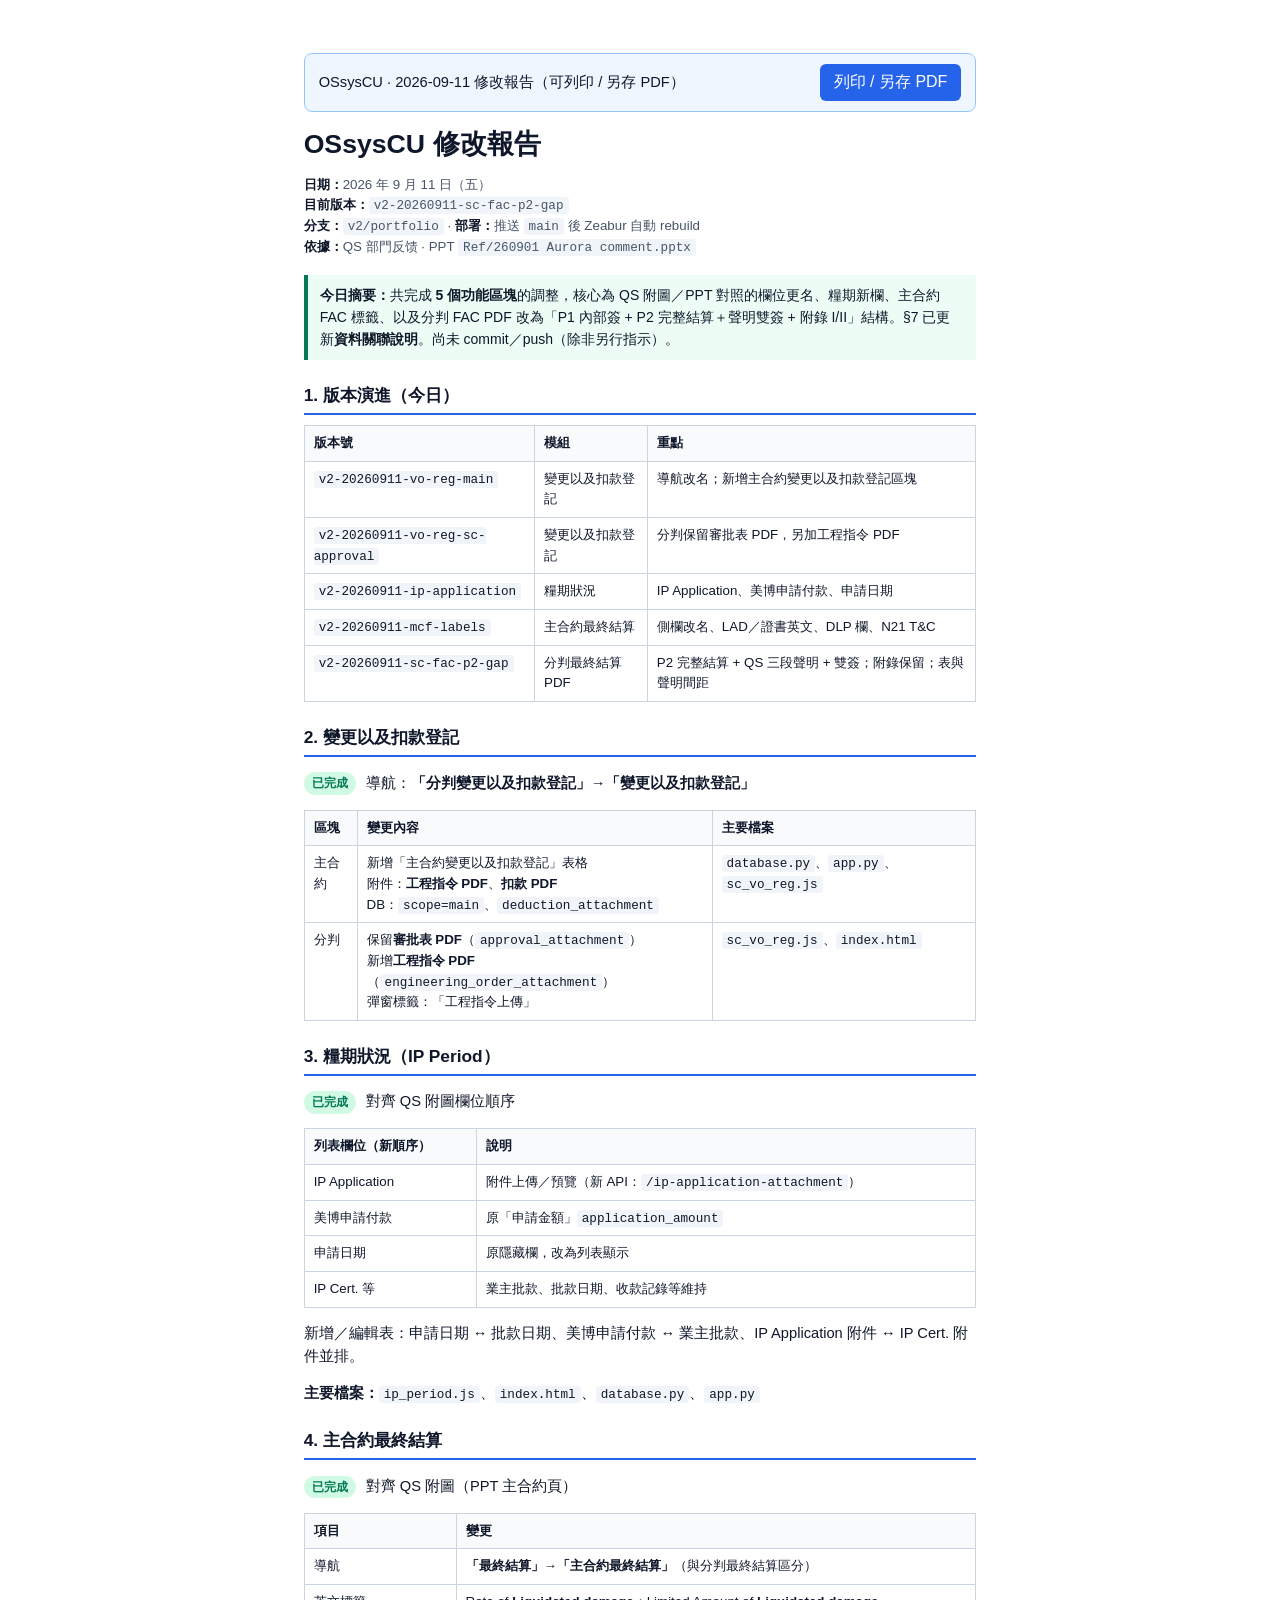
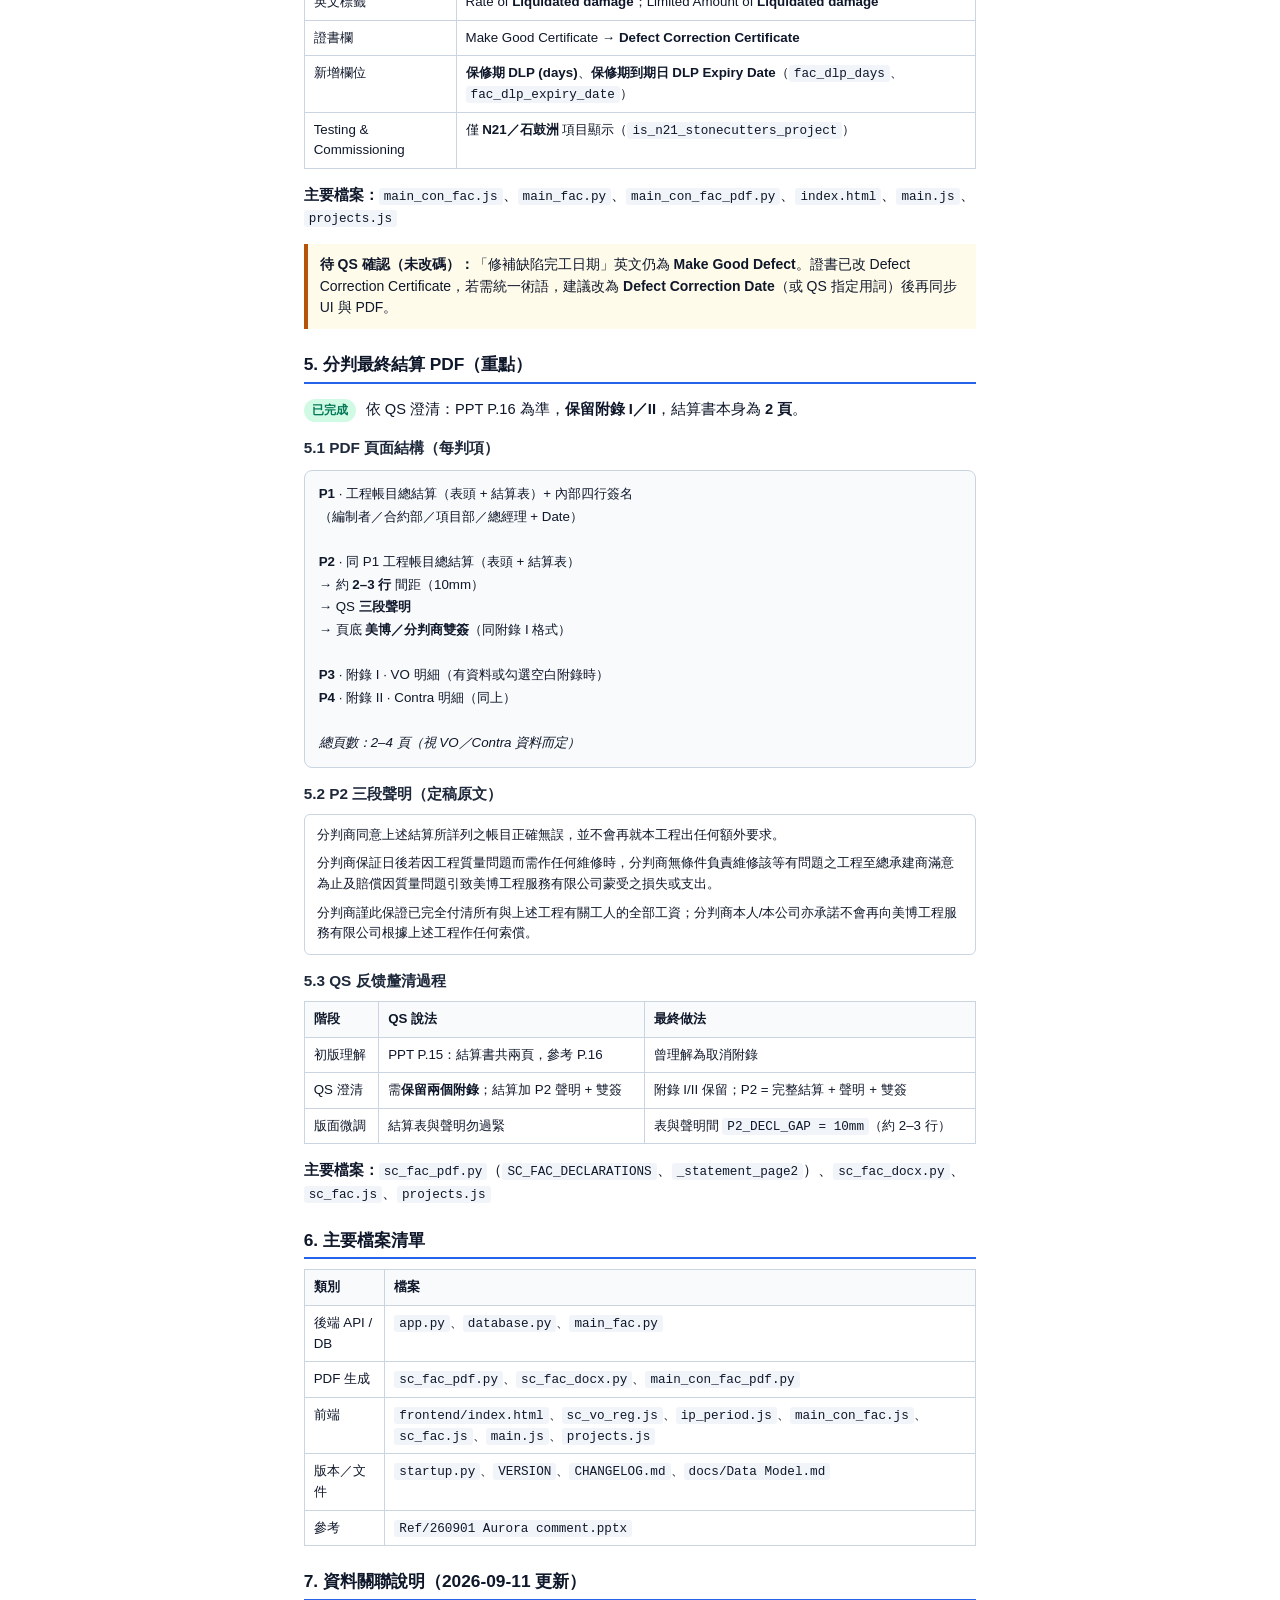
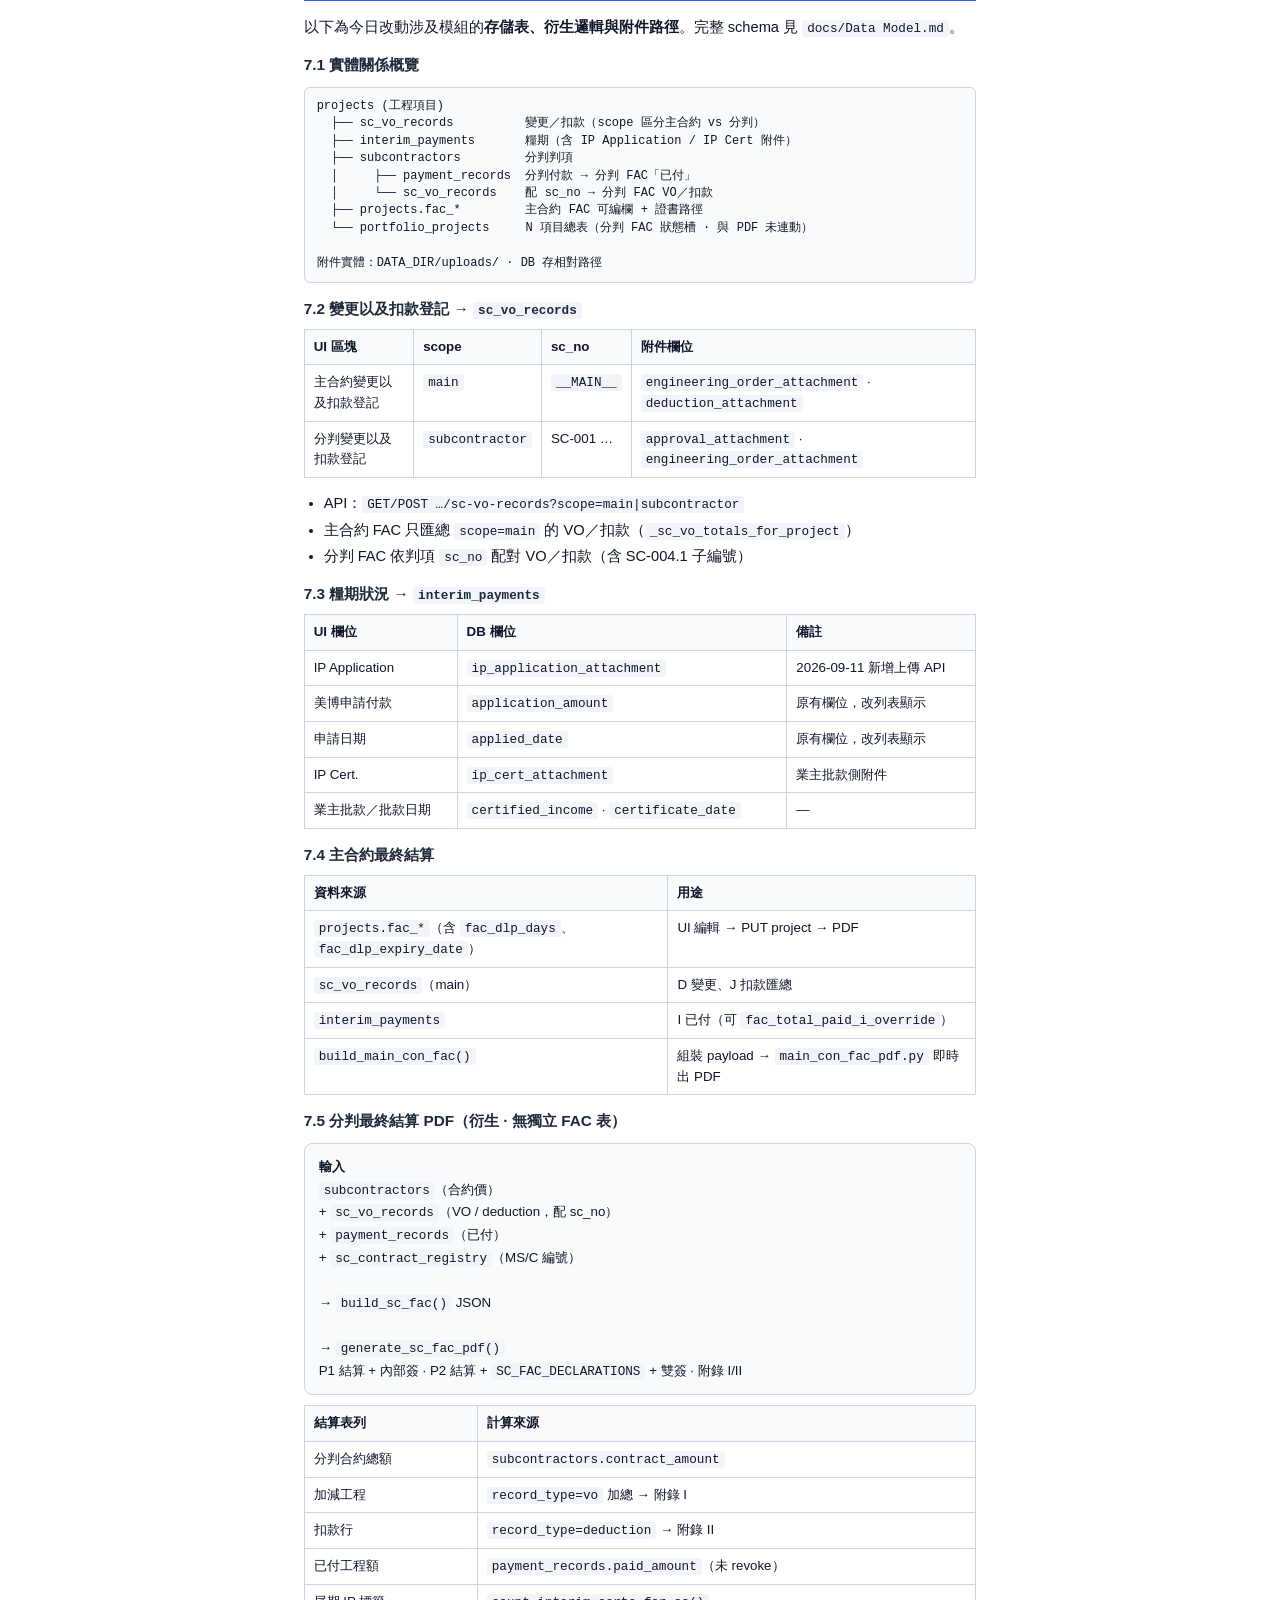
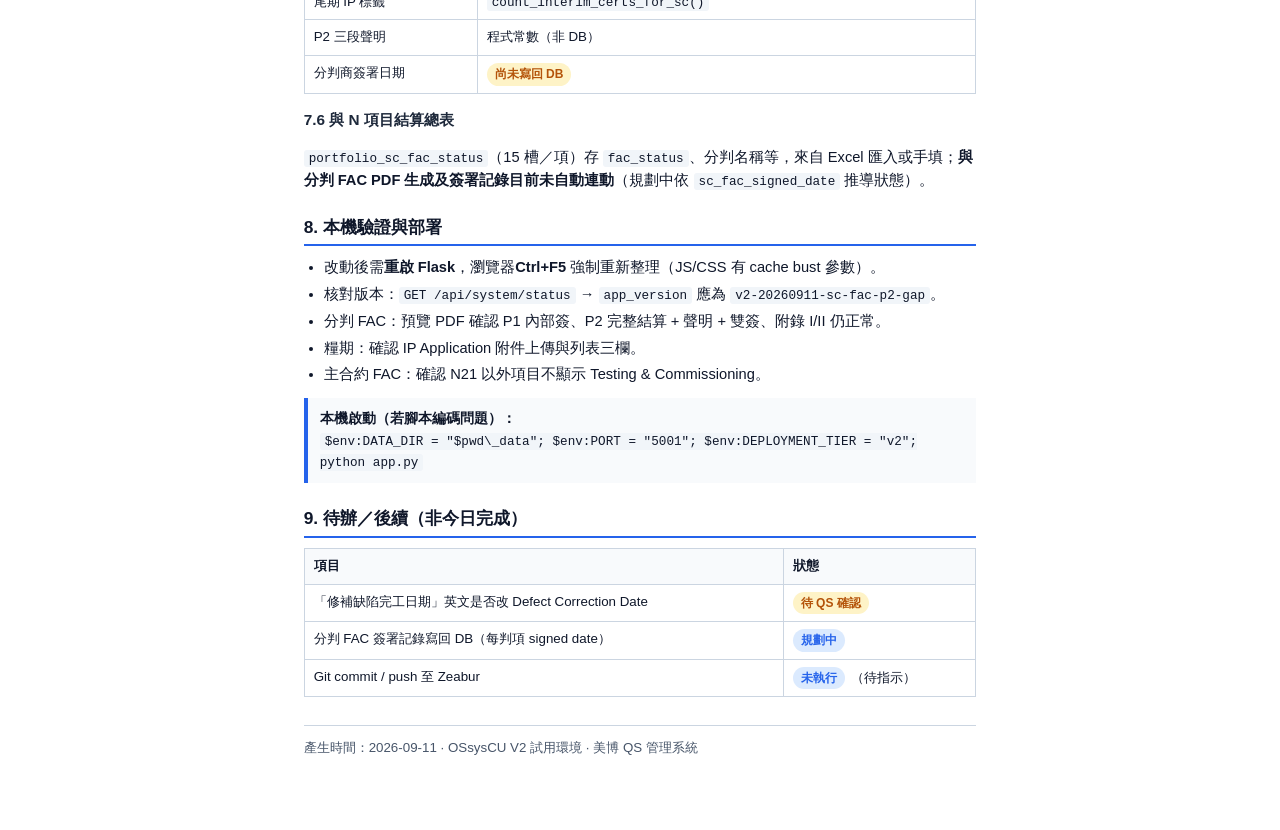
==== docs/20260911-Daily-Change-Report.html @ cc018ad6 "V2 QS 更新：VO/糧期/主分判 FAC 及 Portfolio 模組（v2-20260911-sc-fac-p2-gap） 對齊 QS 附圖與 PPT：變更扣款雙表、IP Application" ====
<!DOCTYPE html>
<html lang="zh-Hant">
<head>
  <meta charset="UTF-8">
  <meta name="viewport" content="width=device-width, initial-scale=1.0">
  <title>OSsysCU 修改報告 · 2026-09-11</title>
  <style>
    :root {
      --text: #0f172a;
      --muted: #475569;
      --border: #cbd5e1;
      --accent: #2563eb;
      --ok: #047857;
      --warn: #b45309;
      --bg-soft: #f8fafc;
      --bg-warn: #fffbeb;
      --bg-ok: #ecfdf5;
    }
    * { box-sizing: border-box; }
    body {
      font-family: "Microsoft JhengHei", "PingFang TC", "Segoe UI", sans-serif;
      font-size: 11pt;
      line-height: 1.55;
      color: var(--text);
      max-width: 210mm;
      margin: 0 auto;
      padding: 14mm 16mm;
      background: #fff;
    }
    .no-print {
      position: sticky;
      top: 0;
      z-index: 10;
      background: #eff6ff;
      border: 1px solid #93c5fd;
      border-radius: 8px;
      padding: 10px 14px;
      margin-bottom: 16px;
      display: flex;
      align-items: center;
      justify-content: space-between;
      gap: 12px;
      flex-wrap: wrap;
    }
    .no-print button {
      background: var(--accent);
      color: #fff;
      border: none;
      border-radius: 6px;
      padding: 8px 14px;
      font-size: 12pt;
      cursor: pointer;
      font-family: inherit;
    }
    h1 { font-size: 20pt; margin: 0 0 4px; line-height: 1.25; }
    h2 {
      font-size: 13pt;
      margin: 22px 0 10px;
      padding-bottom: 4px;
      border-bottom: 2px solid var(--accent);
    }
    h3 { font-size: 11.5pt; margin: 14px 0 8px; color: #1e293b; }
    .meta { color: var(--muted); font-size: 10pt; margin-bottom: 18px; }
    .meta strong { color: var(--text); }
    .badge {
      display: inline-block;
      font-size: 9pt;
      font-weight: 600;
      padding: 2px 8px;
      border-radius: 999px;
      margin-right: 6px;
      vertical-align: middle;
    }
    .badge-ok { background: #d1fae5; color: var(--ok); }
    .badge-warn { background: #fef3c7; color: var(--warn); }
    .badge-info { background: #dbeafe; color: var(--accent); }
    table {
      width: 100%;
      border-collapse: collapse;
      font-size: 10pt;
      margin: 8px 0 14px;
    }
    th, td {
      border: 1px solid var(--border);
      padding: 7px 9px;
      vertical-align: top;
      text-align: left;
    }
    th { background: var(--bg-soft); font-weight: 600; }
    ul { margin: 6px 0; padding-left: 20px; }
    li { margin: 4px 0; }
    .callout {
      border-left: 4px solid var(--accent);
      background: var(--bg-soft);
      padding: 10px 12px;
      margin: 12px 0;
      font-size: 10.5pt;
    }
    .callout-warn {
      border-left-color: var(--warn);
      background: var(--bg-warn);
    }
    .callout-ok {
      border-left-color: var(--ok);
      background: var(--bg-ok);
    }
    code, .mono {
      font-family: Consolas, "Courier New", monospace;
      font-size: 9.5pt;
      background: #f1f5f9;
      padding: 1px 5px;
      border-radius: 3px;
    }
    .flow {
      background: var(--bg-soft);
      border: 1px solid var(--border);
      border-radius: 8px;
      padding: 12px 14px;
      font-size: 10pt;
      line-height: 1.7;
      margin: 10px 0;
    }
    .decl-box {
      background: #fff;
      border: 1px solid var(--border);
      border-radius: 6px;
      padding: 10px 12px;
      font-size: 10pt;
      margin: 8px 0;
    }
    .decl-box p { margin: 0 0 8px; }
    .decl-box p:last-child { margin-bottom: 0; }
    .rel-diagram {
      font-family: Consolas, "Courier New", monospace;
      font-size: 9pt;
      line-height: 1.45;
      white-space: pre-wrap;
      background: #f8fafc;
      border: 1px solid var(--border);
      border-radius: 6px;
      padding: 10px 12px;
      margin: 10px 0;
    }
    @media print {
      .no-print { display: none !important; }
      body { padding: 0; max-width: none; }
      h2 { break-after: avoid; }
      table { break-inside: avoid; }
    }
  </style>
</head>
<body>

  <div class="no-print">
    <span>OSsysCU · 2026-09-11 修改報告（可列印 / 另存 PDF）</span>
    <button type="button" onclick="window.print()">列印 / 另存 PDF</button>
  </div>

  <h1>OSsysCU 修改報告</h1>
  <p class="meta">
    <strong>日期：</strong>2026 年 9 月 11 日（五）<br>
    <strong>目前版本：</strong><code>v2-20260911-sc-fac-p2-gap</code><br>
    <strong>分支：</strong><code>v2/portfolio</code> · <strong>部署：</strong>推送 <code>main</code> 後 Zeabur 自動 rebuild<br>
    <strong>依據：</strong>QS 部門反馈 · PPT <code>Ref/260901 Aurora comment.pptx</code>
  </p>

  <div class="callout callout-ok">
    <strong>今日摘要：</strong>共完成 <strong>5 個功能區塊</strong>的調整，核心為 QS 附圖／PPT 對照的欄位更名、糧期新欄、主合約 FAC 標籤、以及分判 FAC PDF 改為「P1 內部簽 + P2 完整結算＋聲明雙簽 + 附錄 I/II」結構。§7 已更新<strong>資料關聯說明</strong>。尚未 commit／push（除非另行指示）。
  </div>

  <h2>1. 版本演進（今日）</h2>
  <table>
    <thead>
      <tr>
        <th>版本號</th>
        <th>模組</th>
        <th>重點</th>
      </tr>
    </thead>
    <tbody>
      <tr>
        <td><code>v2-20260911-vo-reg-main</code></td>
        <td>變更以及扣款登記</td>
        <td>導航改名；新增主合約變更以及扣款登記區塊</td>
      </tr>
      <tr>
        <td><code>v2-20260911-vo-reg-sc-approval</code></td>
        <td>變更以及扣款登記</td>
        <td>分判保留審批表 PDF，另加工程指令 PDF</td>
      </tr>
      <tr>
        <td><code>v2-20260911-ip-application</code></td>
        <td>糧期狀況</td>
        <td>IP Application、美博申請付款、申請日期</td>
      </tr>
      <tr>
        <td><code>v2-20260911-mcf-labels</code></td>
        <td>主合約最終結算</td>
        <td>側欄改名、LAD／證書英文、DLP 欄、N21 T&amp;C</td>
      </tr>
      <tr>
        <td><code>v2-20260911-sc-fac-p2-gap</code></td>
        <td>分判最終結算 PDF</td>
        <td>P2 完整結算 + QS 三段聲明 + 雙簽；附錄保留；表與聲明間距</td>
      </tr>
    </tbody>
  </table>

  <h2>2. 變更以及扣款登記</h2>
  <p><span class="badge badge-ok">已完成</span> 導航：<strong>「分判變更以及扣款登記」→「變更以及扣款登記」</strong></p>
  <table>
    <thead>
      <tr><th>區塊</th><th>變更內容</th><th>主要檔案</th></tr>
    </thead>
    <tbody>
      <tr>
        <td>主合約</td>
        <td>
          新增「主合約變更以及扣款登記」表格<br>
          附件：<strong>工程指令 PDF</strong>、<strong>扣款 PDF</strong><br>
          DB：<code>scope=main</code>、<code>deduction_attachment</code>
        </td>
        <td><code>database.py</code>、<code>app.py</code>、<code>sc_vo_reg.js</code></td>
      </tr>
      <tr>
        <td>分判</td>
        <td>
          保留<strong>審批表 PDF</strong>（<code>approval_attachment</code>）<br>
          新增<strong>工程指令 PDF</strong>（<code>engineering_order_attachment</code>）<br>
          彈窗標籤：「工程指令上傳」
        </td>
        <td><code>sc_vo_reg.js</code>、<code>index.html</code></td>
      </tr>
    </tbody>
  </table>

  <h2>3. 糧期狀況（IP Period）</h2>
  <p><span class="badge badge-ok">已完成</span> 對齊 QS 附圖欄位順序</p>
  <table>
    <thead>
      <tr><th>列表欄位（新順序）</th><th>說明</th></tr>
    </thead>
    <tbody>
      <tr><td>IP Application</td><td>附件上傳／預覽（新 API：<code>/ip-application-attachment</code>）</td></tr>
      <tr><td>美博申請付款</td><td>原「申請金額」<code>application_amount</code></td></tr>
      <tr><td>申請日期</td><td>原隱藏欄，改為列表顯示</td></tr>
      <tr><td>IP Cert. 等</td><td>業主批款、批款日期、收款記錄等維持</td></tr>
    </tbody>
  </table>
  <p>新增／編輯表：申請日期 ↔ 批款日期、美博申請付款 ↔ 業主批款、IP Application 附件 ↔ IP Cert. 附件並排。</p>
  <p><strong>主要檔案：</strong><code>ip_period.js</code>、<code>index.html</code>、<code>database.py</code>、<code>app.py</code></p>

  <h2>4. 主合約最終結算</h2>
  <p><span class="badge badge-ok">已完成</span> 對齊 QS 附圖（PPT 主合約頁）</p>
  <table>
    <thead>
      <tr><th>項目</th><th>變更</th></tr>
    </thead>
    <tbody>
      <tr><td>導航</td><td><strong>「最終結算」→「主合約最終結算」</strong>（與分判最終結算區分）</td></tr>
      <tr><td>英文標籤</td><td>Rate of <strong>Liquidated damage</strong>；Limited Amount of <strong>Liquidated damage</strong></td></tr>
      <tr><td>證書欄</td><td>Make Good Certificate → <strong>Defect Correction Certificate</strong></td></tr>
      <tr><td>新增欄位</td><td><strong>保修期 DLP (days)</strong>、<strong>保修期到期日 DLP Expiry Date</strong>（<code>fac_dlp_days</code>、<code>fac_dlp_expiry_date</code>）</td></tr>
      <tr><td>Testing &amp; Commissioning</td><td>僅 <strong>N21／石鼓洲</strong> 項目顯示（<code>is_n21_stonecutters_project</code>）</td></tr>
    </tbody>
  </table>
  <p><strong>主要檔案：</strong><code>main_con_fac.js</code>、<code>main_fac.py</code>、<code>main_con_fac_pdf.py</code>、<code>index.html</code>、<code>main.js</code>、<code>projects.js</code></p>

  <div class="callout callout-warn">
    <strong>待 QS 確認（未改碼）：</strong>「修補缺陷完工日期」英文仍為 <strong>Make Good Defect</strong>。證書已改 Defect Correction Certificate，若需統一術語，建議改為 <strong>Defect Correction Date</strong>（或 QS 指定用詞）後再同步 UI 與 PDF。
  </div>

  <h2>5. 分判最終結算 PDF（重點）</h2>
  <p><span class="badge badge-ok">已完成</span> 依 QS 澄清：PPT P.16 為準，<strong>保留附錄 I／II</strong>，結算書本身為 <strong>2 頁</strong>。</p>

  <h3>5.1 PDF 頁面結構（每判項）</h3>
  <div class="flow">
    <strong>P1</strong> · 工程帳目總結算（表頭 + 結算表）+ 內部四行簽名<br>
    （編制者／合約部／項目部／總經理 + Date）<br><br>
    <strong>P2</strong> · 同 P1 工程帳目總結算（表頭 + 結算表）<br>
    → 約 <strong>2–3 行</strong> 間距（10mm）<br>
    → QS <strong>三段聲明</strong><br>
    → 頁底 <strong>美博／分判商雙簽</strong>（同附錄 I 格式）<br><br>
    <strong>P3</strong> · 附錄 I · VO 明細（有資料或勾選空白附錄時）<br>
    <strong>P4</strong> · 附錄 II · Contra 明細（同上）<br><br>
    <em>總頁數：2–4 頁（視 VO／Contra 資料而定）</em>
  </div>

  <h3>5.2 P2 三段聲明（定稿原文）</h3>
  <div class="decl-box">
    <p>分判商同意上述結算所詳列之帳目正確無誤，並不會再就本工程出任何額外要求。</p>
    <p>分判商保証日後若因工程質量問題而需作任何維修時，分判商無條件負責維修該等有問題之工程至總承建商滿意為止及賠償因質量問題引致美博工程服務有限公司蒙受之損失或支出。</p>
    <p>分判商謹此保證已完全付清所有與上述工程有關工人的全部工資；分判商本人/本公司亦承諾不會再向美博工程服務有限公司根據上述工程作任何索償。</p>
  </div>

  <h3>5.3 QS 反馈釐清過程</h3>
  <table>
    <thead>
      <tr><th>階段</th><th>QS 說法</th><th>最終做法</th></tr>
    </thead>
    <tbody>
      <tr>
        <td>初版理解</td>
        <td>PPT P.15：結算書共兩頁，參考 P.16</td>
        <td>曾理解為取消附錄</td>
      </tr>
      <tr>
        <td>QS 澄清</td>
        <td>需<strong>保留兩個附錄</strong>；結算加 P2 聲明 + 雙簽</td>
        <td>附錄 I/II 保留；P2 = 完整結算 + 聲明 + 雙簽</td>
      </tr>
      <tr>
        <td>版面微調</td>
        <td>結算表與聲明勿過緊</td>
        <td>表與聲明間 <code>P2_DECL_GAP = 10mm</code>（約 2–3 行）</td>
      </tr>
    </tbody>
  </table>

  <p><strong>主要檔案：</strong><code>sc_fac_pdf.py</code>（<code>SC_FAC_DECLARATIONS</code>、<code>_statement_page2</code>）、<code>sc_fac_docx.py</code>、<code>sc_fac.js</code>、<code>projects.js</code></p>

  <h2>6. 主要檔案清單</h2>
  <table>
    <thead>
      <tr><th>類別</th><th>檔案</th></tr>
    </thead>
    <tbody>
      <tr><td>後端 API / DB</td><td><code>app.py</code>、<code>database.py</code>、<code>main_fac.py</code></td></tr>
      <tr><td>PDF 生成</td><td><code>sc_fac_pdf.py</code>、<code>sc_fac_docx.py</code>、<code>main_con_fac_pdf.py</code></td></tr>
      <tr><td>前端</td><td><code>frontend/index.html</code>、<code>sc_vo_reg.js</code>、<code>ip_period.js</code>、<code>main_con_fac.js</code>、<code>sc_fac.js</code>、<code>main.js</code>、<code>projects.js</code></td></tr>
      <tr><td>版本／文件</td><td><code>startup.py</code>、<code>VERSION</code>、<code>CHANGELOG.md</code>、<code>docs/Data Model.md</code></td></tr>
      <tr><td>參考</td><td><code>Ref/260901 Aurora comment.pptx</code></td></tr>
    </tbody>
  </table>

  <h2>7. 資料關聯說明（2026-09-11 更新）</h2>
  <p>以下為今日改動涉及模組的<strong>存儲表、衍生邏輯與附件路徑</strong>。完整 schema 見 <code>docs/Data Model.md</code>。</p>

  <h3>7.1 實體關係概覽</h3>
  <div class="rel-diagram">projects (工程項目)
  ├── sc_vo_records          變更／扣款（scope 區分主合約 vs 分判）
  ├── interim_payments       糧期（含 IP Application / IP Cert 附件）
  ├── subcontractors         分判判項
  │     ├── payment_records  分判付款 → 分判 FAC「已付」
  │     └── sc_vo_records    配 sc_no → 分判 FAC VO／扣款
  ├── projects.fac_*         主合約 FAC 可編欄 + 證書路徑
  └── portfolio_projects     N 項目總表（分判 FAC 狀態槽 · 與 PDF 未連動）

附件實體：DATA_DIR/uploads/ · DB 存相對路徑</div>

  <h3>7.2 變更以及扣款登記 → <code>sc_vo_records</code></h3>
  <table>
    <thead>
      <tr><th>UI 區塊</th><th>scope</th><th>sc_no</th><th>附件欄位</th></tr>
    </thead>
    <tbody>
      <tr>
        <td>主合約變更以及扣款登記</td>
        <td><code>main</code></td>
        <td><code>__MAIN__</code></td>
        <td><code>engineering_order_attachment</code> · <code>deduction_attachment</code></td>
      </tr>
      <tr>
        <td>分判變更以及扣款登記</td>
        <td><code>subcontractor</code></td>
        <td>SC-001 …</td>
        <td><code>approval_attachment</code> · <code>engineering_order_attachment</code></td>
      </tr>
    </tbody>
  </table>
  <ul>
    <li>API：<code>GET/POST …/sc-vo-records?scope=main|subcontractor</code></li>
    <li>主合約 FAC 只匯總 <code>scope=main</code> 的 VO／扣款（<code>_sc_vo_totals_for_project</code>）</li>
    <li>分判 FAC 依判項 <code>sc_no</code> 配對 VO／扣款（含 SC-004.1 子編號）</li>
  </ul>

  <h3>7.3 糧期狀況 → <code>interim_payments</code></h3>
  <table>
    <thead>
      <tr><th>UI 欄位</th><th>DB 欄位</th><th>備註</th></tr>
    </thead>
    <tbody>
      <tr><td>IP Application</td><td><code>ip_application_attachment</code></td><td>2026-09-11 新增上傳 API</td></tr>
      <tr><td>美博申請付款</td><td><code>application_amount</code></td><td>原有欄位，改列表顯示</td></tr>
      <tr><td>申請日期</td><td><code>applied_date</code></td><td>原有欄位，改列表顯示</td></tr>
      <tr><td>IP Cert.</td><td><code>ip_cert_attachment</code></td><td>業主批款側附件</td></tr>
      <tr><td>業主批款／批款日期</td><td><code>certified_income</code> · <code>certificate_date</code></td><td>—</td></tr>
    </tbody>
  </table>

  <h3>7.4 主合約最終結算</h3>
  <table>
    <thead>
      <tr><th>資料來源</th><th>用途</th></tr>
    </thead>
    <tbody>
      <tr><td><code>projects.fac_*</code>（含 <code>fac_dlp_days</code>、<code>fac_dlp_expiry_date</code>）</td><td>UI 編輯 → PUT project → PDF</td></tr>
      <tr><td><code>sc_vo_records</code>（main）</td><td>D 變更、J 扣款匯總</td></tr>
      <tr><td><code>interim_payments</code></td><td>I 已付（可 <code>fac_total_paid_i_override</code>）</td></tr>
      <tr><td><code>build_main_con_fac()</code></td><td>組裝 payload → <code>main_con_fac_pdf.py</code> 即時出 PDF</td></tr>
    </tbody>
  </table>

  <h3>7.5 分判最終結算 PDF（衍生 · 無獨立 FAC 表）</h3>
  <div class="flow">
    <strong>輸入</strong><br>
    <code>subcontractors</code>（合約價）<br>
    + <code>sc_vo_records</code>（VO / deduction，配 sc_no）<br>
    + <code>payment_records</code>（已付）<br>
    + <code>sc_contract_registry</code>（MS/C 編號）<br><br>
    <strong>→</strong> <code>build_sc_fac()</code> JSON<br><br>
    <strong>→</strong> <code>generate_sc_fac_pdf()</code><br>
    P1 結算 + 內部簽 · P2 結算 + <code>SC_FAC_DECLARATIONS</code> + 雙簽 · 附錄 I/II
  </div>
  <table>
    <thead>
      <tr><th>結算表列</th><th>計算來源</th></tr>
    </thead>
    <tbody>
      <tr><td>分判合約總額</td><td><code>subcontractors.contract_amount</code></td></tr>
      <tr><td>加減工程</td><td><code>record_type=vo</code> 加總 → 附錄 I</td></tr>
      <tr><td>扣款行</td><td><code>record_type=deduction</code> → 附錄 II</td></tr>
      <tr><td>已付工程額</td><td><code>payment_records.paid_amount</code>（未 revoke）</td></tr>
      <tr><td>尾期 IP 標籤</td><td><code>count_interim_certs_for_sc()</code></td></tr>
      <tr><td>P2 三段聲明</td><td>程式常數（非 DB）</td></tr>
      <tr><td>分判商簽署日期</td><td><span class="badge badge-warn">尚未寫回 DB</span></td></tr>
    </tbody>
  </table>

  <h3>7.6 與 N 項目結算總表</h3>
  <p><code>portfolio_sc_fac_status</code>（15 槽／項）存 <code>fac_status</code>、分判名稱等，來自 Excel 匯入或手填；<strong>與分判 FAC PDF 生成及簽署記錄目前未自動連動</strong>（規劃中依 <code>sc_fac_signed_date</code> 推導狀態）。</p>

  <h2>8. 本機驗證與部署</h2>
  <ul>
    <li>改動後需<strong>重啟 Flask</strong>，瀏覽器<strong>Ctrl+F5</strong> 強制重新整理（JS/CSS 有 cache bust 參數）。</li>
    <li>核對版本：<code>GET /api/system/status</code> → <code>app_version</code> 應為 <code>v2-20260911-sc-fac-p2-gap</code>。</li>
    <li>分判 FAC：預覽 PDF 確認 P1 內部簽、P2 完整結算 + 聲明 + 雙簽、附錄 I/II 仍正常。</li>
    <li>糧期：確認 IP Application 附件上傳與列表三欄。</li>
    <li>主合約 FAC：確認 N21 以外項目不顯示 Testing &amp; Commissioning。</li>
  </ul>

  <div class="callout">
    <strong>本機啟動（若腳本編碼問題）：</strong><br>
    <code>$env:DATA_DIR = "$pwd\_data"; $env:PORT = "5001"; $env:DEPLOYMENT_TIER = "v2"; python app.py</code>
  </div>

  <h2>9. 待辦／後續（非今日完成）</h2>
  <table>
    <thead>
      <tr><th>項目</th><th>狀態</th></tr>
    </thead>
    <tbody>
      <tr><td>「修補缺陷完工日期」英文是否改 Defect Correction Date</td><td><span class="badge badge-warn">待 QS 確認</span></td></tr>
      <tr><td>分判 FAC 簽署記錄寫回 DB（每判項 signed date）</td><td><span class="badge badge-info">規劃中</span></td></tr>
      <tr><td>Git commit / push 至 Zeabur</td><td><span class="badge badge-info">未執行</span>（待指示）</td></tr>
    </tbody>
  </table>

  <p class="meta" style="margin-top: 28px; border-top: 1px solid var(--border); padding-top: 12px;">
    產生時間：2026-09-11 · OSsysCU V2 試用環境 · 美博 QS 管理系統
  </p>

</body>
</html>
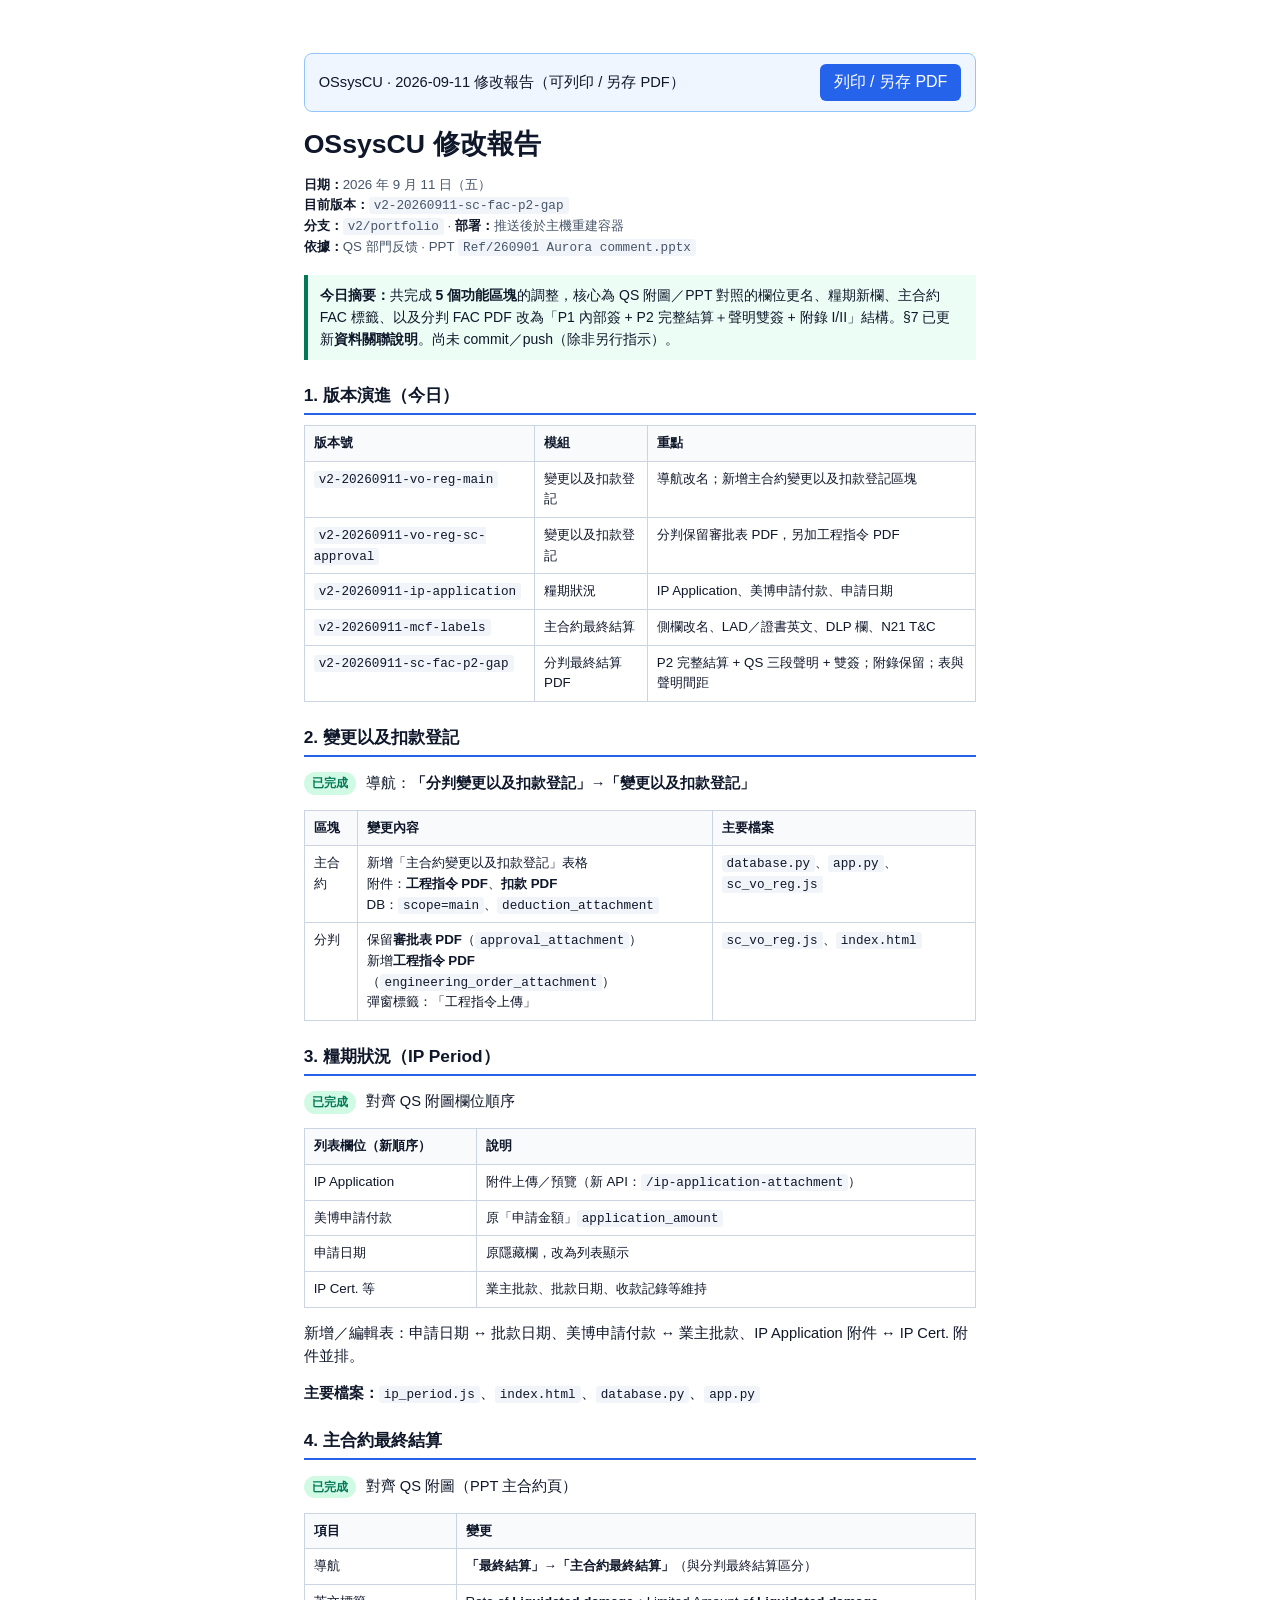
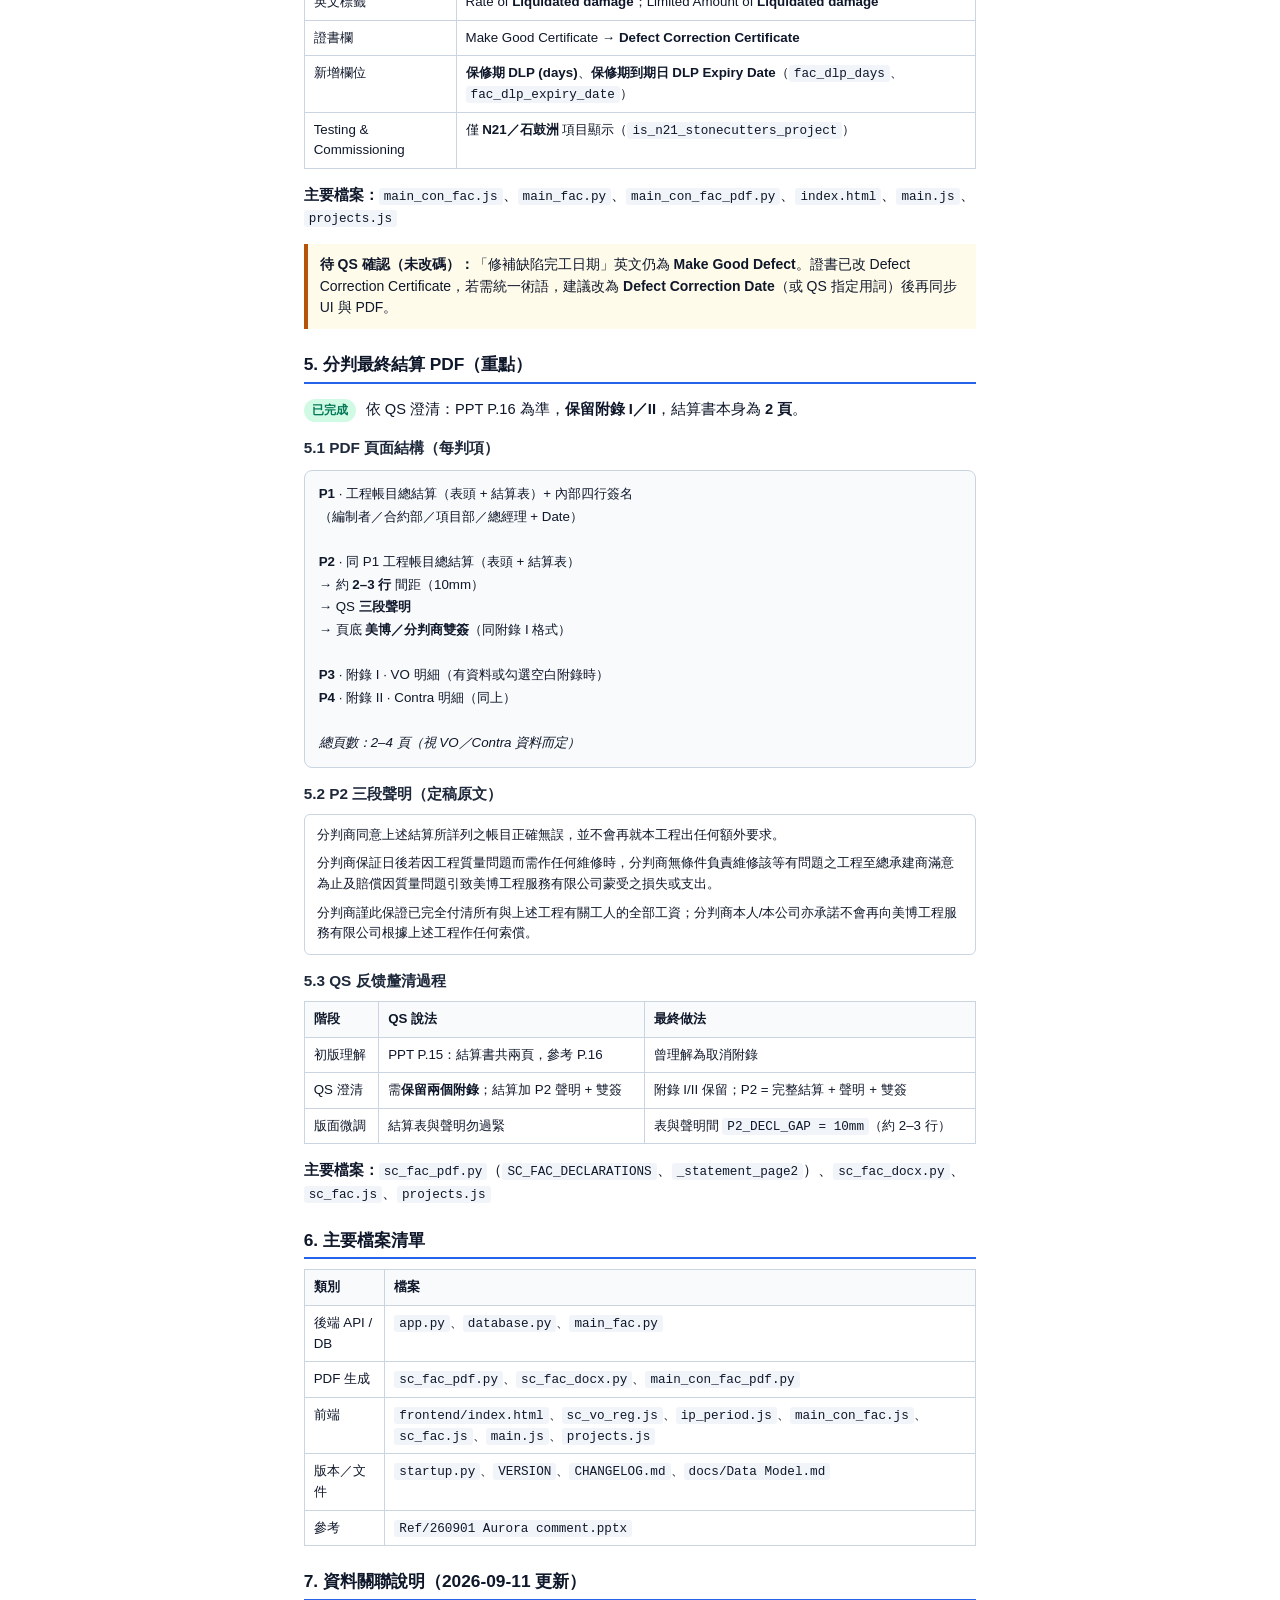
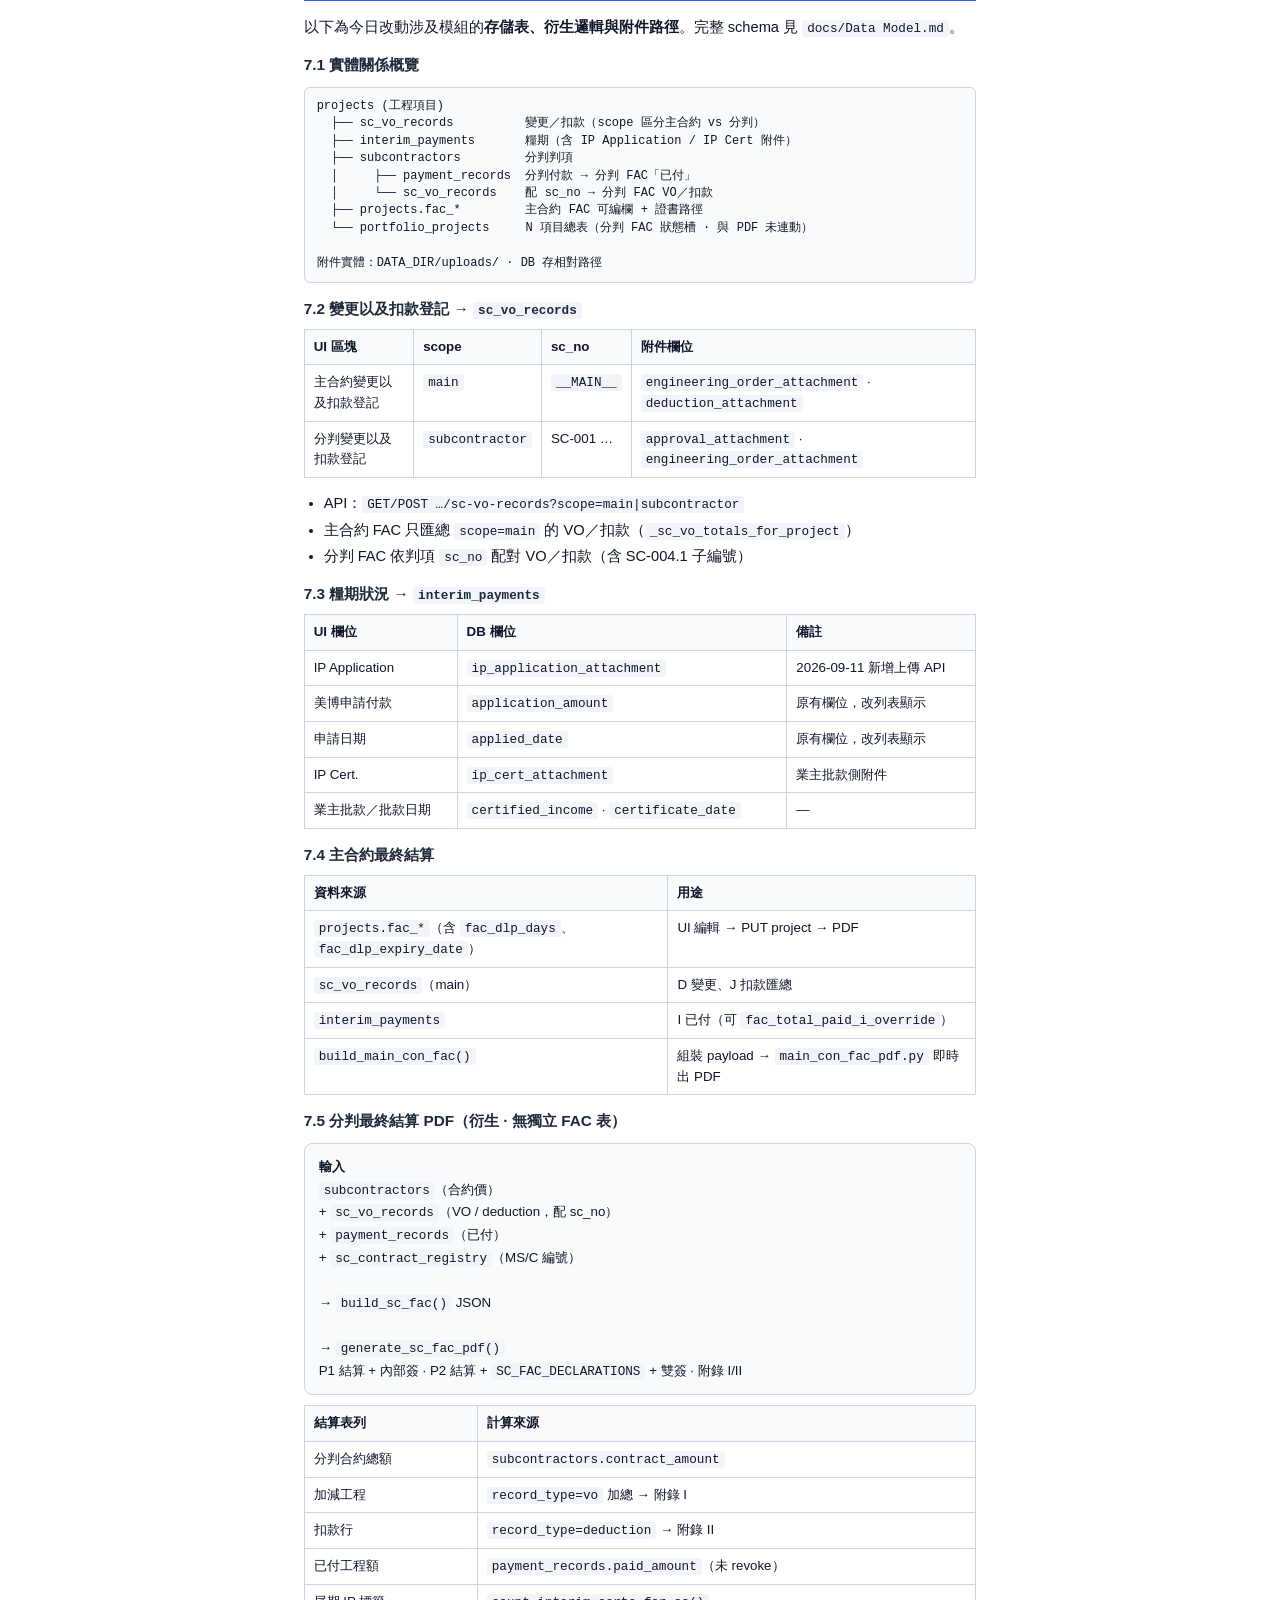
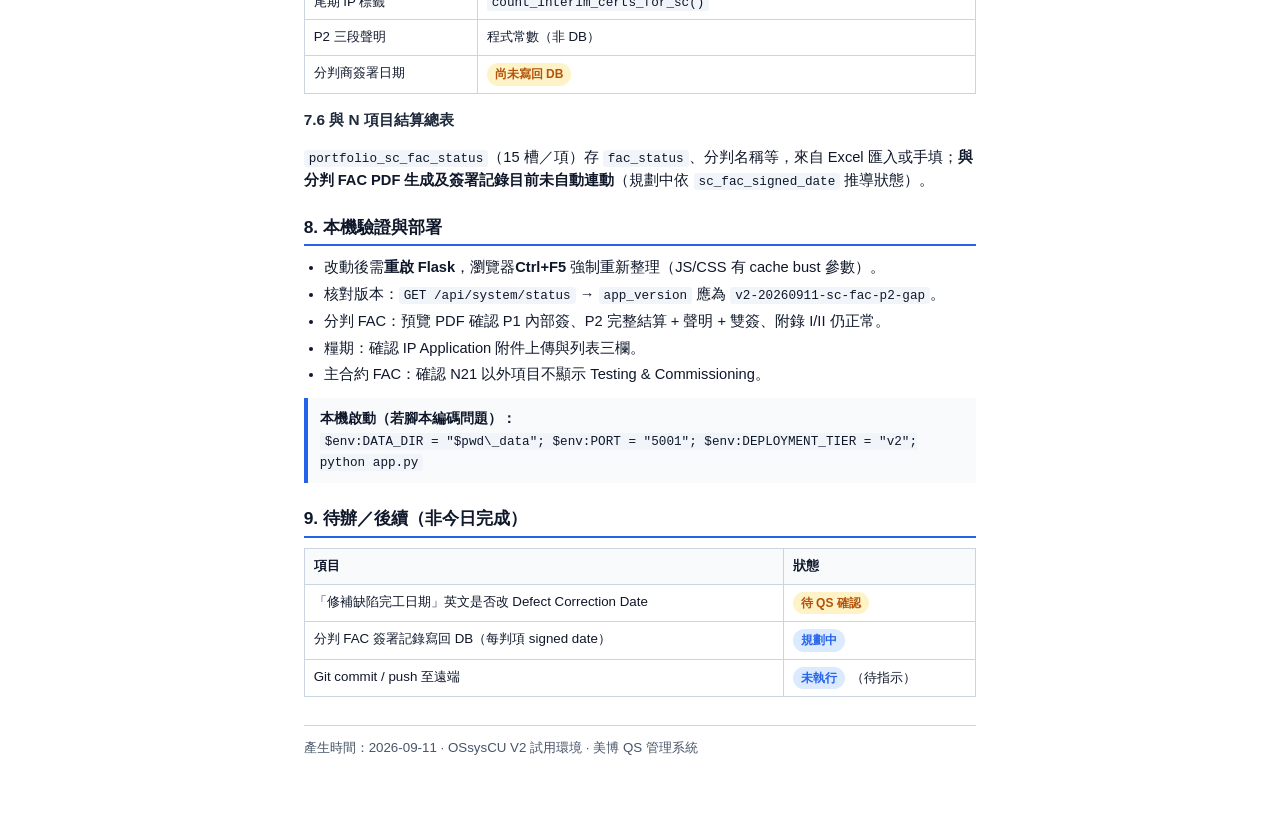
==== commit 2c5703a1: "fix: 項目負責人中文儲存與 PM 用語統一 修正 staff 驗證誤判 CJK 姓名；portfolio 合併 person_in_charge/project_manager 並同步空欄。介面改" ====
--- a/docs/20260911-Daily-Change-Report.html
+++ b/docs/20260911-Daily-Change-Report.html
@@ -160,7 +160,7 @@
   <p class="meta">
     <strong>日期：</strong>2026 年 9 月 11 日（五）<br>
     <strong>目前版本：</strong><code>v2-20260911-sc-fac-p2-gap</code><br>
-    <strong>分支：</strong><code>v2/portfolio</code> · <strong>部署：</strong>推送 <code>main</code> 後 Zeabur 自動 rebuild<br>
+    <strong>分支：</strong><code>v2/portfolio</code> · <strong>部署：</strong>推送後於主機重建容器<br>
     <strong>依據：</strong>QS 部門反馈 · PPT <code>Ref/260901 Aurora comment.pptx</code>
   </p>
 
@@ -452,7 +452,7 @@
     <tbody>
       <tr><td>「修補缺陷完工日期」英文是否改 Defect Correction Date</td><td><span class="badge badge-warn">待 QS 確認</span></td></tr>
       <tr><td>分判 FAC 簽署記錄寫回 DB（每判項 signed date）</td><td><span class="badge badge-info">規劃中</span></td></tr>
-      <tr><td>Git commit / push 至 Zeabur</td><td><span class="badge badge-info">未執行</span>（待指示）</td></tr>
+      <tr><td>Git commit / push 至遠端</td><td><span class="badge badge-info">未執行</span>（待指示）</td></tr>
     </tbody>
   </table>
 
